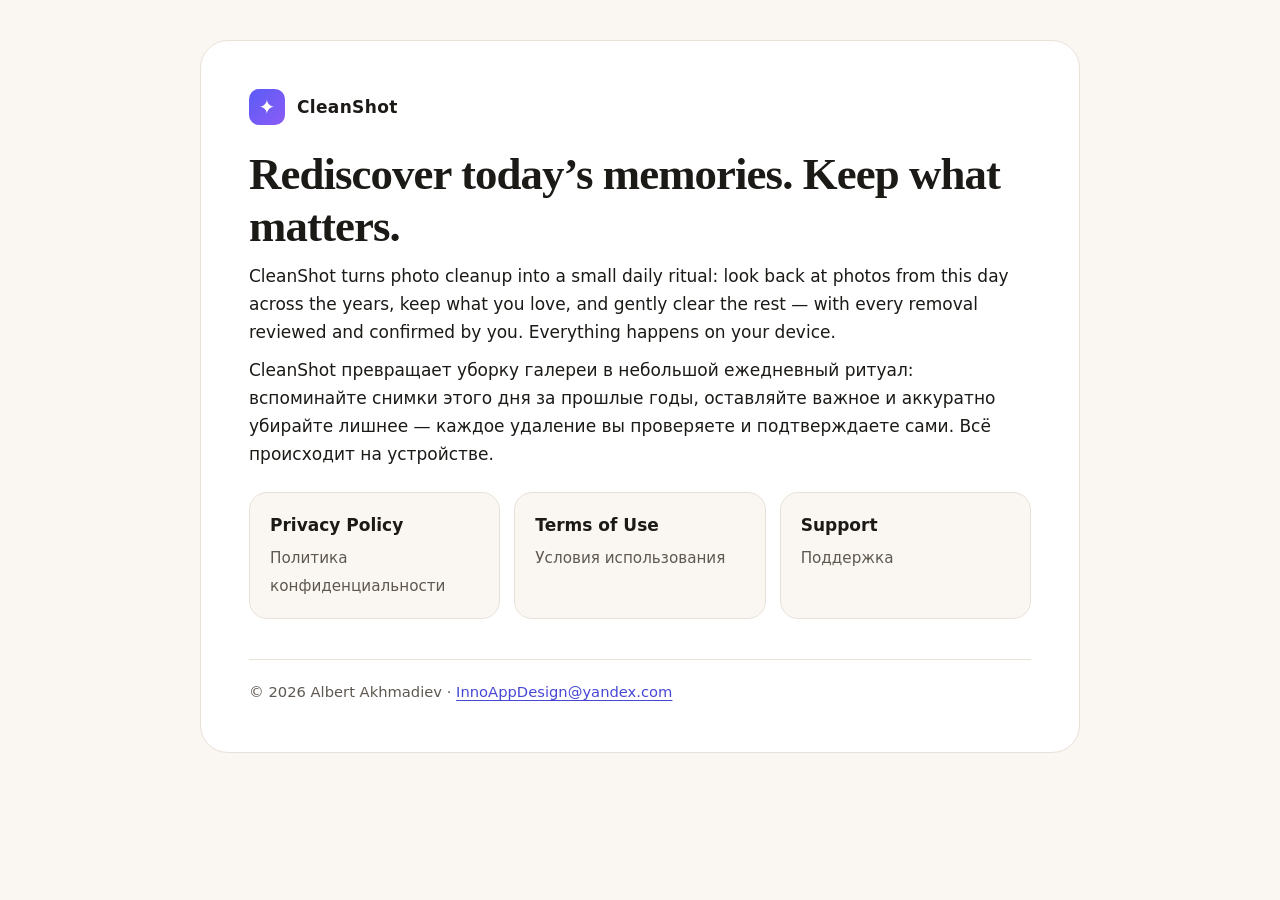
==== index.html @ 7dbe7574 "docs: CleanShot 2.0 privacy policy, terms of use and support pages Co-Authored-By: Claude Opus 5.5 <" ====
<!doctype html>
<html lang="en">
<head>
<meta charset="utf-8">
<meta name="viewport" content="width=device-width, initial-scale=1">
<title>CleanShot — On This Day, tidy library</title>
<meta name="description" content="CleanShot turns photo cleanup into a small daily ritual: rediscover memories from this day, keep what matters, and safely remove clutter. On device, private.">
<link rel="stylesheet" href="style.css">
</head>
<body>
<main>
<header><div class="brand"><span class="mark" aria-hidden="true">✦</span> CleanShot</div></header>
<h1>Rediscover today’s memories. Keep what matters.</h1>
<p>CleanShot turns photo cleanup into a small daily ritual: look back at photos from this day across the years, keep what you love, and gently clear the rest — with every removal reviewed and confirmed by you. Everything happens on your device.</p>
<p lang="ru">CleanShot превращает уборку галереи в небольшой ежедневный ритуал: вспоминайте снимки этого дня за прошлые годы, оставляйте важное и аккуратно убирайте лишнее — каждое удаление вы проверяете и подтверждаете сами. Всё происходит на устройстве.</p>
<div class="cards">
  <a class="card" href="privacy.html"><strong>Privacy Policy</strong><span>Политика конфиденциальности</span></a>
  <a class="card" href="terms.html"><strong>Terms of Use</strong><span>Условия использования</span></a>
  <a class="card" href="support.html"><strong>Support</strong><span>Поддержка</span></a>
</div>
<footer>© 2026 Albert Akhmadiev · <a href="mailto:InnoAppDesign@yandex.com">InnoAppDesign@yandex.com</a></footer>
</main>
</body>
</html>
---- style.css ----
:root {
  color-scheme: light dark;
  --page: #faf7f2; --paper: #ffffff; --text: #1c1a17; --muted: #5e5850;
  --line: #e7e1d8; --link: #4747d6; --accent: #5b5bf6; --accent2: #8b5cf6;
}
@media (prefers-color-scheme: dark) {
  :root { --page: #0f0e11; --paper: #1a191d; --text: #f5f2ec; --muted: #b9b2a8;
          --line: #2f2c33; --link: #a9a7ff; }
}
* { box-sizing: border-box; }
html { -webkit-text-size-adjust: 100%; }
body { margin: 0; background: var(--page); color: var(--text);
  font: 17px/1.65 -apple-system, BlinkMacSystemFont, "SF Pro Text", "Segoe UI", system-ui, sans-serif; }
main { max-width: 880px; margin: 40px auto; padding: 48px; background: var(--paper);
  border: 1px solid var(--line); border-radius: 28px; }
header .brand { display: flex; align-items: center; gap: 12px; font-weight: 700; letter-spacing: .02em; }
header .mark { width: 36px; height: 36px; border-radius: 10px;
  background: linear-gradient(135deg, var(--accent), var(--accent2)); display: grid; place-items: center;
  color: #fff; font-size: 20px; }
h1 { font-family: "New York", "Iowan Old Style", Georgia, serif; font-weight: 600;
  font-size: clamp(2rem, 5vw, 2.8rem); line-height: 1.15; letter-spacing: -0.02em; margin: 24px 0 8px; }
h2 { font-family: "New York", "Iowan Old Style", Georgia, serif; font-weight: 600; font-size: 1.6rem; margin: 0 0 8px; }
h3 { font-size: 1.08rem; margin: 28px 0 6px; }
p, li { margin: 10px 0; }
ul { padding-left: 1.2em; }
a { color: var(--link); text-underline-offset: 3px; overflow-wrap: anywhere; }
a:focus-visible { outline: 3px solid var(--link); outline-offset: 4px; border-radius: 4px; }
.meta { color: var(--muted); font-size: .94rem; }
nav.lang, nav.pages { display: flex; flex-wrap: wrap; gap: 10px 22px; padding: 12px 0 4px; }
.notice { padding: 14px 18px; margin: 22px 0; border-left: 3px solid var(--accent);
  background: var(--page); border-radius: 0 14px 14px 0; }
section.lang { border-top: 1px solid var(--line); margin-top: 32px; padding-top: 28px; scroll-margin-top: 20px; }
footer { border-top: 1px solid var(--line); margin-top: 40px; padding-top: 20px; color: var(--muted); font-size: .92rem; }
.cards { display: grid; grid-template-columns: repeat(auto-fit, minmax(220px, 1fr)); gap: 14px; margin: 24px 0; }
.card { display: block; padding: 18px 20px; border: 1px solid var(--line); border-radius: 18px;
  text-decoration: none; color: var(--text); background: var(--page); }
.card strong { display: block; margin-bottom: 4px; }
.card span { color: var(--muted); font-size: .95rem; }
@media (max-width: 640px) { body { font-size: 16px; } main { margin: 0; padding: 28px 18px; border: 0; border-radius: 0; } }
@media print { main { margin: 0; padding: 0; border: 0; } nav { display: none; } }
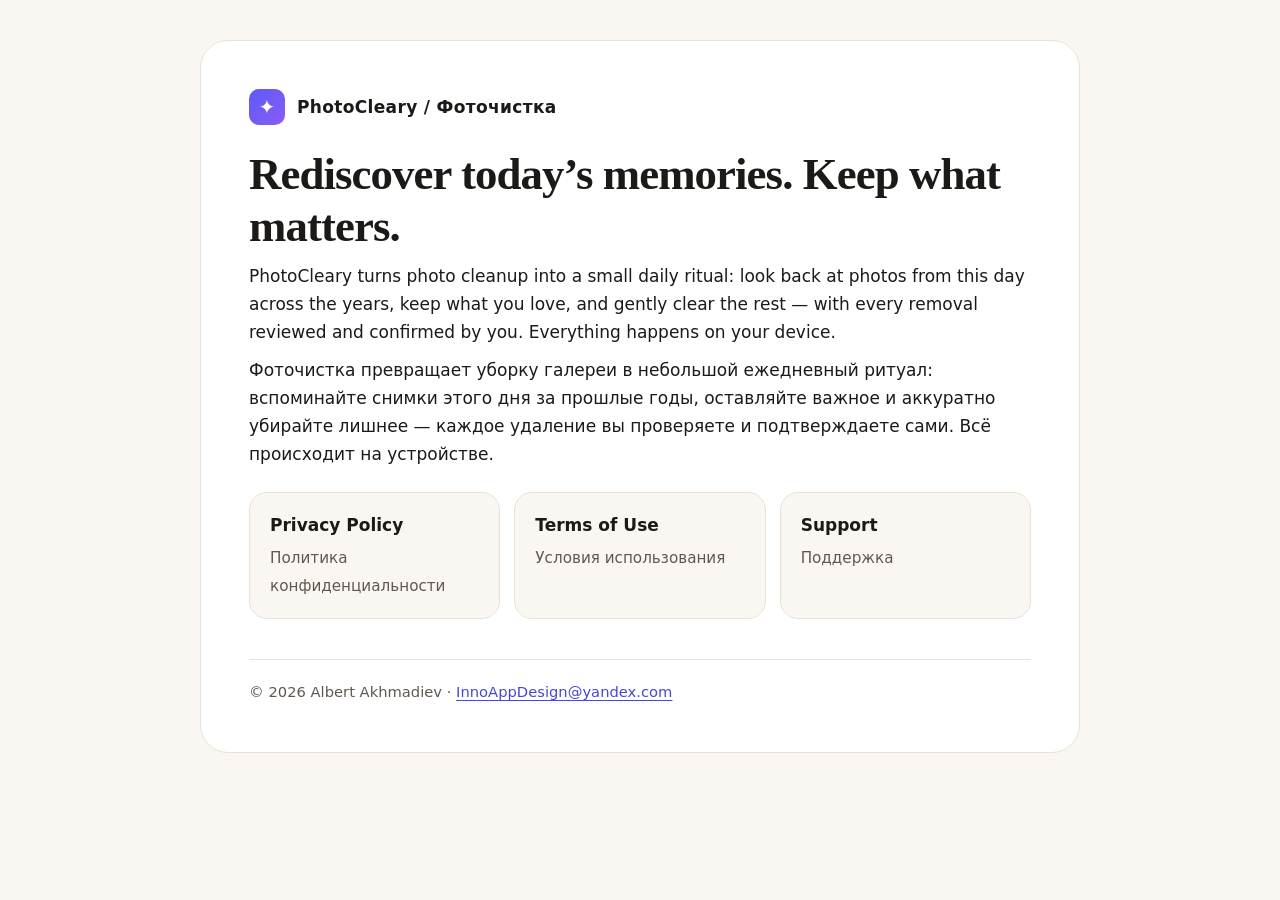
==== commit cb5c1d27: "Update app branding to PhotoCleary and Фоточистка" ====
--- a/index.html
+++ b/index.html
@@ -3,16 +3,16 @@
 <head>
 <meta charset="utf-8">
 <meta name="viewport" content="width=device-width, initial-scale=1">
-<title>CleanShot — On This Day, tidy library</title>
-<meta name="description" content="CleanShot turns photo cleanup into a small daily ritual: rediscover memories from this day, keep what matters, and safely remove clutter. On device, private.">
+<title>PhotoCleary / Фоточистка — On This Day, tidy library</title>
+<meta name="description" content="PhotoCleary turns photo cleanup into a small daily ritual: rediscover memories from this day, keep what matters, and safely remove clutter. On device, private.">
 <link rel="stylesheet" href="style.css">
 </head>
 <body>
 <main>
-<header><div class="brand"><span class="mark" aria-hidden="true">✦</span> CleanShot</div></header>
+<header><div class="brand"><span class="mark" aria-hidden="true">✦</span> PhotoCleary / Фоточистка</div></header>
 <h1>Rediscover today’s memories. Keep what matters.</h1>
-<p>CleanShot turns photo cleanup into a small daily ritual: look back at photos from this day across the years, keep what you love, and gently clear the rest — with every removal reviewed and confirmed by you. Everything happens on your device.</p>
-<p lang="ru">CleanShot превращает уборку галереи в небольшой ежедневный ритуал: вспоминайте снимки этого дня за прошлые годы, оставляйте важное и аккуратно убирайте лишнее — каждое удаление вы проверяете и подтверждаете сами. Всё происходит на устройстве.</p>
+<p>PhotoCleary turns photo cleanup into a small daily ritual: look back at photos from this day across the years, keep what you love, and gently clear the rest — with every removal reviewed and confirmed by you. Everything happens on your device.</p>
+<p lang="ru">Фоточистка превращает уборку галереи в небольшой ежедневный ритуал: вспоминайте снимки этого дня за прошлые годы, оставляйте важное и аккуратно убирайте лишнее — каждое удаление вы проверяете и подтверждаете сами. Всё происходит на устройстве.</p>
 <div class="cards">
   <a class="card" href="privacy.html"><strong>Privacy Policy</strong><span>Политика конфиденциальности</span></a>
   <a class="card" href="terms.html"><strong>Terms of Use</strong><span>Условия использования</span></a>
